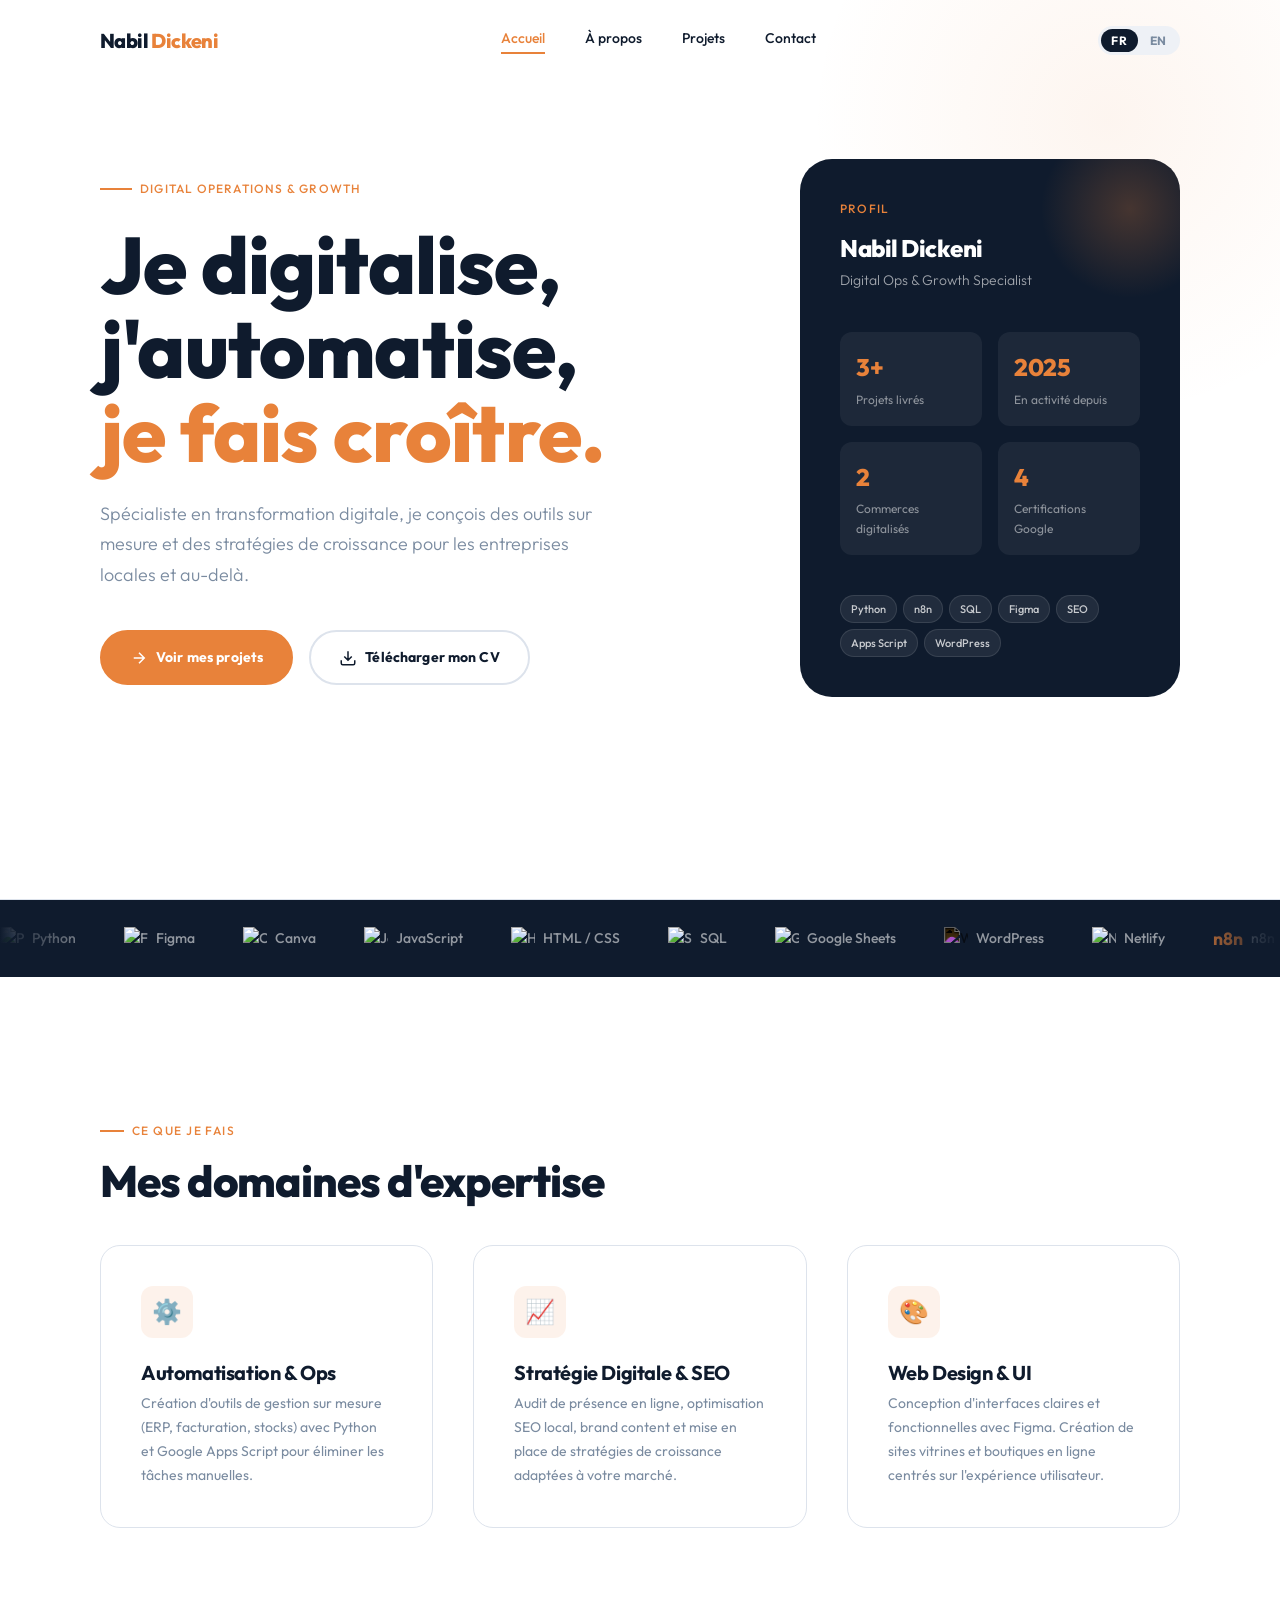
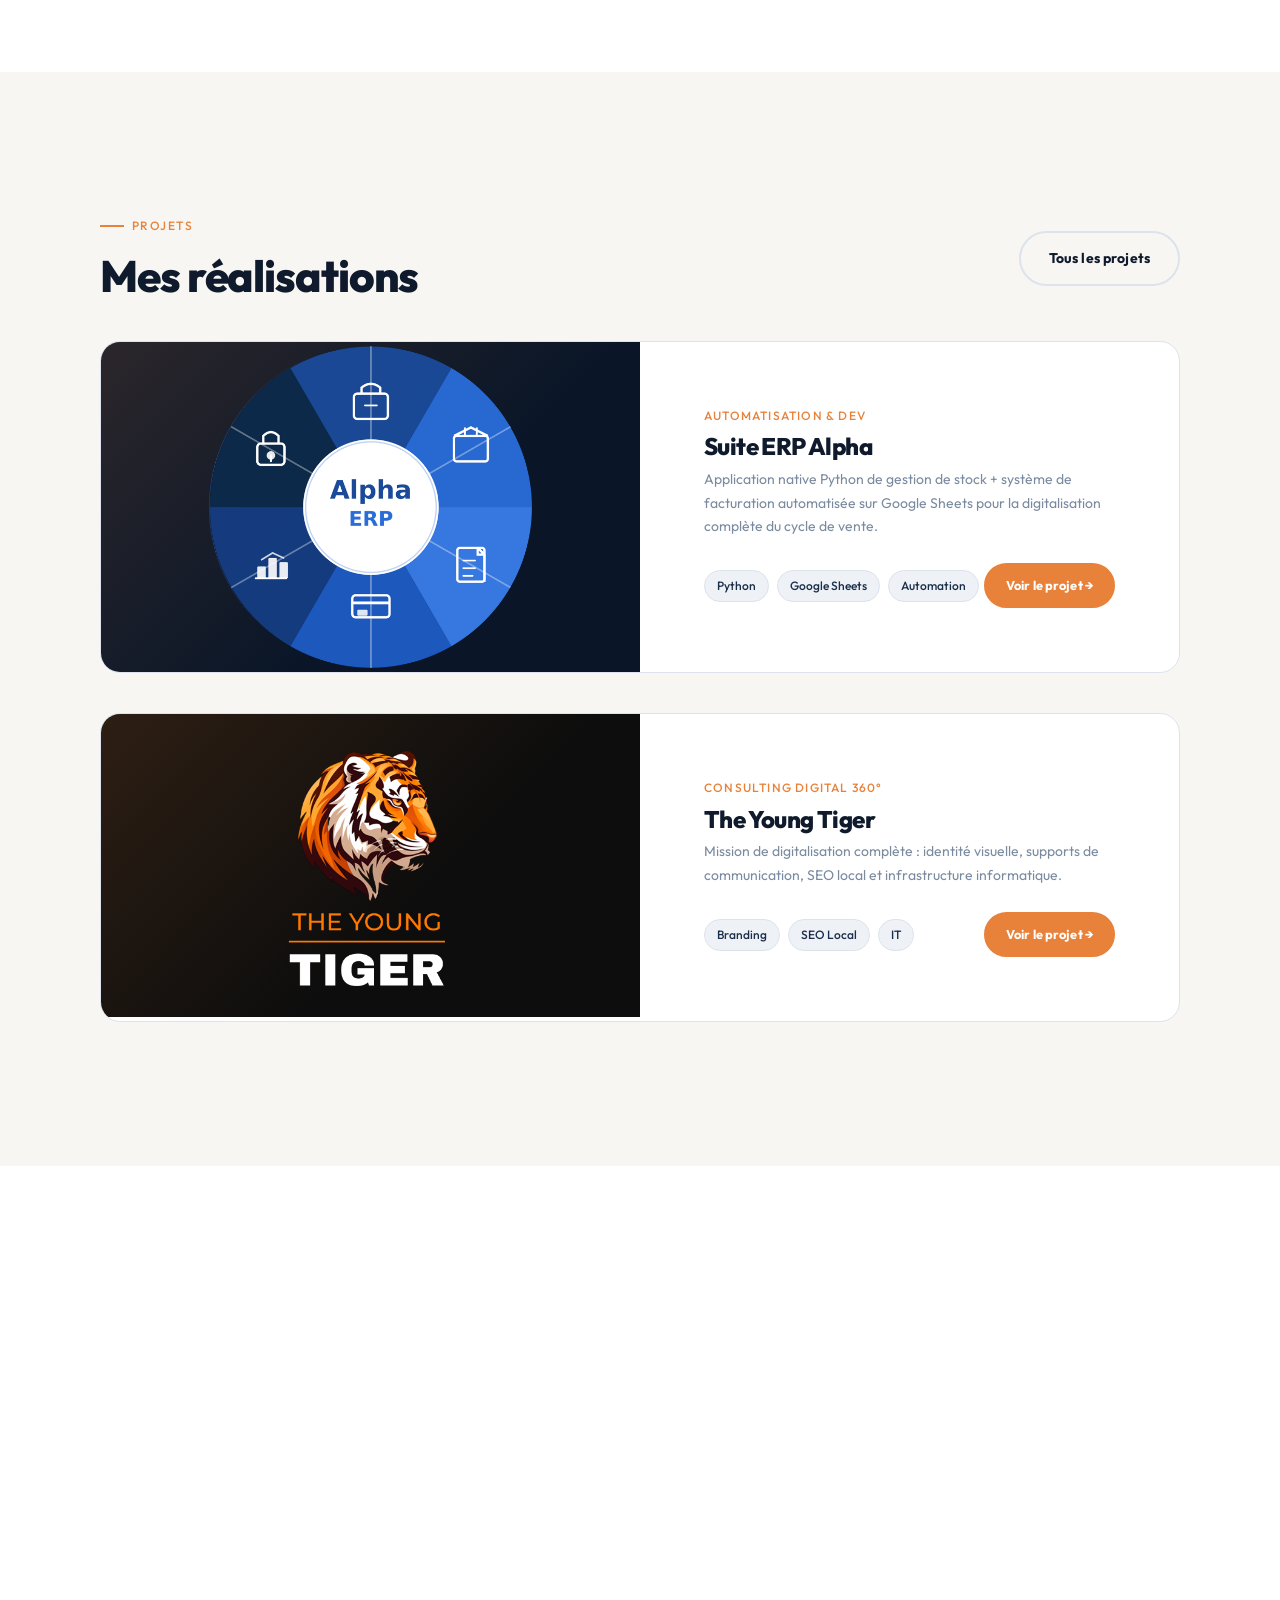
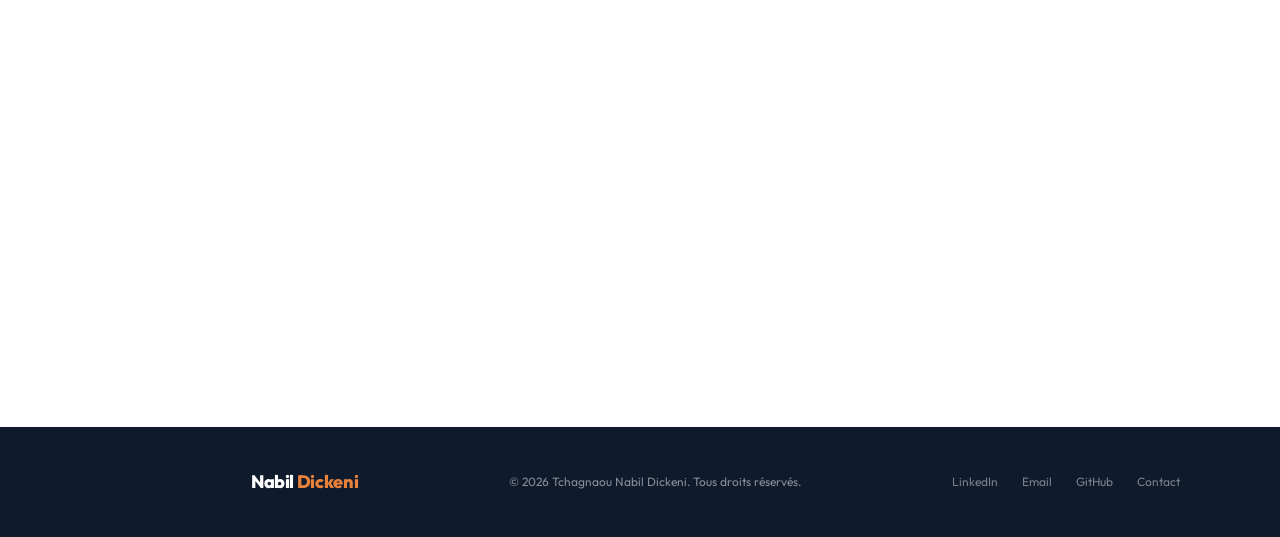
==== index.html @ fe11ac26 "Initial commit — Portfolio Nabil Dickeni" ====
<!DOCTYPE html>
<html lang="fr">
<head>
  <meta charset="UTF-8" />
  <meta name="viewport" content="width=device-width, initial-scale=1.0" />
  <meta name="description" content="Nabil Dickeni — Digital Operations & Growth Specialist. Automatisation, stratégie digitale et web design à Lomé, Togo." />
  <title>Nabil Dickeni — Digital Ops & Growth</title>

  <!-- Fonts -->
  <link rel="preconnect" href="https://fonts.googleapis.com" />
  <link rel="preconnect" href="https://fonts.gstatic.com" crossorigin />
  <link href="https://fonts.googleapis.com/css2?family=Outfit:wght@300;400;500;600;700;800&display=swap" rel="stylesheet" />

  <!-- CSS -->
  <link rel="stylesheet" href="css/style.css" />
</head>
<body>

  <!-- ===== NAVBAR ===== -->
  <header class="navbar" role="banner">
    <div class="container navbar__inner">

      <a href="index.html" class="navbar__logo">
        Nabil <span style="color:var(--clr-accent)">Dickeni</span>
      </a>

      <nav class="navbar__nav" role="navigation" aria-label="Navigation principale">
        <a href="index.html"    class="navbar__link" data-i18n="nav_home"></a>
        <a href="about.html"    class="navbar__link" data-i18n="nav_about"></a>
        <a href="projects.html" class="navbar__link" data-i18n="nav_projects"></a>
        <a href="contact.html"  class="navbar__link" data-i18n="nav_contact"></a>

        <!-- Switch langue (visible dans le menu mobile aussi) -->
        <div class="lang-switch" role="group" aria-label="Choix de langue">
          <button class="lang-btn" data-lang="fr" aria-label="Français">FR</button>
          <button class="lang-btn" data-lang="en" aria-label="English">EN</button>
        </div>
      </nav>

      <!-- Switch langue desktop -->
      <div class="lang-switch" role="group" aria-label="Choix de langue">
        <button class="lang-btn" data-lang="fr" aria-label="Français">FR</button>
        <button class="lang-btn" data-lang="en" aria-label="English">EN</button>
      </div>

      <!-- Burger mobile -->
      <button class="navbar__burger" aria-label="Menu" aria-expanded="false">
        <span></span>
        <span></span>
        <span></span>
      </button>

    </div>
  </header>


  <!-- ===== HERO ===== -->
  <main>
    <section class="hero" aria-labelledby="hero-title">
      <div class="container">
        <div class="hero__inner">

          <!-- Texte gauche -->
          <div class="hero__content">
            <p class="hero__eyebrow reveal" data-i18n="hero_eyebrow"></p>

            <h1 id="hero-title" class="display-xl hero__title reveal reveal-delay-1">
              <span class="line" data-i18n="hero_title_1"></span>
              <span class="line" data-i18n="hero_title_2"></span>
              <span class="line line--accent" data-i18n="hero_title_3"></span>
            </h1>

            <p class="hero__desc reveal reveal-delay-2" data-i18n="hero_desc"></p>

            <div class="hero__actions reveal reveal-delay-3">
              <a href="projects.html" class="btn btn--primary">
                <svg viewBox="0 0 24 24" fill="none" stroke="currentColor" stroke-width="2" aria-hidden="true">
                  <path d="M5 12h14M12 5l7 7-7 7"/>
                </svg>
                <span data-i18n="hero_btn_projects"></span>
              </a>
              <a href="assets/cv/CV_Nabil_Dickeni.pdf" class="btn btn--outline" download>
                <svg viewBox="0 0 24 24" fill="none" stroke="currentColor" stroke-width="2" aria-hidden="true">
                  <path d="M21 15v4a2 2 0 01-2 2H5a2 2 0 01-2-2v-4M7 10l5 5 5-5M12 15V3"/>
                </svg>
                <span data-i18n="hero_btn_cv"></span>
              </a>
            </div>
          </div>

          <!-- Carte flottante droite -->
          <aside class="hero__card reveal reveal-delay-2" aria-label="Carte de profil">
            <p class="hero__card-label" data-i18n="hero_card_label"></p>
            <h2 class="hero__card-name">Nabil Dickeni</h2>
            <p class="hero__card-role" data-i18n="hero_card_role"></p>

            <div class="hero__card-stats">
              <div class="hero__stat">
                <div class="hero__stat-num" data-i18n="hero_stat_1_num"></div>
                <div class="hero__stat-label" data-i18n="hero_stat_1_label"></div>
              </div>
              <div class="hero__stat">
                <div class="hero__stat-num" data-i18n="hero_stat_2_num"></div>
                <div class="hero__stat-label" data-i18n="hero_stat_2_label"></div>
              </div>
              <div class="hero__stat">
                <div class="hero__stat-num" data-i18n="hero_stat_3_num"></div>
                <div class="hero__stat-label" data-i18n="hero_stat_3_label"></div>
              </div>
              <div class="hero__stat">
                <div class="hero__stat-num" data-i18n="hero_stat_4_num"></div>
                <div class="hero__stat-label" data-i18n="hero_stat_4_label"></div>
              </div>
            </div>

            <div class="hero__card-tools">
              <span class="hero__tool">Python</span>
              <span class="hero__tool">n8n</span>
              <span class="hero__tool">SQL</span>
              <span class="hero__tool">Figma</span>
              <span class="hero__tool">SEO</span>
              <span class="hero__tool">Apps Script</span>
              <span class="hero__tool">WordPress</span>
            </div>
          </aside>

        </div>
      </div>
    </section>


    <!-- ===== SCROLL OUTILS ===== -->
    <div class="tools-scroll" aria-hidden="true">
      <div class="tools-track">
  
  <span class="tool-item">
    <img src="https://cdn.jsdelivr.net/gh/devicons/devicon/icons/python/python-original.svg" width="24" height="24" alt="Python" />Python</span>
 
  <span class="tool-item">
    <img src="https://cdn.jsdelivr.net/gh/devicons/devicon/icons/figma/figma-original.svg" width="24" height="24" alt="Figma" />Figma</span>

  <span class="tool-item">
    <img src="https://cdn.jsdelivr.net/gh/devicons/devicon/icons/canva/canva-original.svg" width="24" height="24" alt="Canva" />Canva</span>

  <span class="tool-item">
    <img src="https://cdn.jsdelivr.net/gh/devicons/devicon/icons/javascript/javascript-original.svg" width="24" height="24" alt="JavaScript" />JavaScript</span>

  <span class="tool-item">
    <img src="https://cdn.jsdelivr.net/gh/devicons/devicon/icons/html5/html5-original.svg" width="24" height="24" alt="HTML/CSS" />HTML / CSS</span>
 
  <span class="tool-item">
    <img src="https://cdn.jsdelivr.net/gh/devicons/devicon/icons/mysql/mysql-original.svg" width="24" height="24" alt="SQL" />SQL</span>
  
  <span class="tool-item">
    <img src="https://www.gstatic.com/images/branding/product/1x/sheets_2020q4_48dp.png" width="24" height="24" alt="Google Sheets" />Google Sheets</span>

  <span class="tool-item">
    <img src="https://cdn.jsdelivr.net/gh/devicons/devicon/icons/wordpress/wordpress-plain.svg" width="24" height="24" alt="WordPress" style="filter: invert(1);" />WordPress</span>

  <span class="tool-item">
    <img src="https://cdn.jsdelivr.net/gh/devicons/devicon/icons/netlify/netlify-original.svg" width="24" height="24" alt="Netlify" />Netlify</span>
 
  <span class="tool-item">
    <span style="font-size:1.1rem;font-weight:700;color:#e8823a;">n8n</span>n8n</span>
 
  <span class="tool-item">
    <img src="https://www.gstatic.com/images/branding/product/1x/apps_script_48dp.png" width="24" height="24" alt="Apps Script" />Apps Script</span>

  <span class="tool-item"><span style="font-size:1rem;font-weight:800;color:#fff;">Wix</span>Wix</span>

  <span class="tool-item"><span style="font-size:1.1rem;">🎬</span>CapCut</span>

  <span class="tool-item"><span style="font-size:1.1rem;">🔍</span>SEO</span>
  
  <span class="tool-item">
    <img src="https://cdn.jsdelivr.net/gh/simple-icons/simple-icons/icons/openai.svg" width="24" height="24" alt="OpenAI" style="filter: invert(1);" />OpenAI</span>
      </div>
    </div>


    <!-- ===== SERVICES ===== -->
    <section class="section" aria-labelledby="services-title">
      <div class="container">

        <p class="section-label reveal" data-i18n="services_label"></p>
        <h2 id="services-title" class="section-title reveal reveal-delay-1" data-i18n="services_title"></h2>

        <div class="grid-3" style="margin-top: 2.5rem;">

          <article class="service-card reveal reveal-delay-1">
            <div class="service-card__icon" aria-hidden="true">⚙️</div>
            <h3 class="service-card__title" data-i18n="service_1_title"></h3>
            <p class="service-card__desc" data-i18n="service_1_desc"></p>
          </article>

          <article class="service-card reveal reveal-delay-2">
            <div class="service-card__icon" aria-hidden="true">📈</div>
            <h3 class="service-card__title" data-i18n="service_2_title"></h3>
            <p class="service-card__desc" data-i18n="service_2_desc"></p>
          </article>

          <article class="service-card reveal reveal-delay-3">
            <div class="service-card__icon" aria-hidden="true">🎨</div>
            <h3 class="service-card__title" data-i18n="service_3_title"></h3>
            <p class="service-card__desc" data-i18n="service_3_desc"></p>
          </article>

        </div>
      </div>
    </section>


    <!-- ===== PROJETS APERÇU ===== -->
    <section class="section section--alt" aria-labelledby="projects-preview-title">
      <div class="container">

        <div class="flex-between" style="margin-bottom: 2.5rem; flex-wrap: wrap; gap: 1rem;">
          <div>
            <p class="section-label reveal" data-i18n="projects_label"></p>
            <h2 id="projects-preview-title" class="section-title reveal reveal-delay-1" style="margin-bottom:0" data-i18n="projects_title"></h2>
          </div>
          <a href="projects.html" class="btn btn--outline reveal reveal-delay-2" data-i18n="projects_btn_all"></a>
        </div>

        <div class="projects-grid">

    <!-- ERP Alpha — Featured -->
      <article class="project-card project-card--featured reveal">
        <div class="project-card__thumb" style="background:#0a1628;">
          <img src="assets/images/alpha-erp.png" 
              alt="Alpha ERP" 
              style="width:60%; height:100%; object-fit:contain; position:relative; z-index:1;" />
        </div>
        <div class="project-card__body">
          <p class="project-card__cat" data-i18n="proj_erp_cat"></p>
          <h2 class="project-card__title" data-i18n="proj_erp_title"></h2>
          <p class="project-card__desc" data-i18n="proj_erp_desc"></p>
          <div class="project-card__footer">
            <div class="tags-list">
              <span class="tag">Python</span>
              <span class="tag">Google Sheets</span>
              <span class="tag">Automation</span>
            </div>
            <a href="project-erp.html" class="btn btn--primary" 
              style="padding:10px 20px;font-size:0.8rem;" 
              data-i18n="project_view"></a>
          </div>
        </div>
      </article>


    <!-- The Young Tiger -->
      <article class="project-card reveal reveal-delay-1" 
              style="grid-column: 1 / -1; display:grid; grid-template-columns:1fr 1fr;">
        <div class="project-card__thumb" style="background:#0d0d0d; min-height:280px;">
          <img src="assets/images/young-tiger.png" 
              alt="The Young Tiger" 
              style="width:70%; height:100%; object-fit:contain; position:relative; z-index:1;" />
        </div>
        <div class="project-card__body" style="padding:var(--space-xl); display:flex; flex-direction:column; justify-content:center;">
          <p class="project-card__cat" data-i18n="proj_tiger_cat"></p>
          <h2 class="project-card__title" data-i18n="proj_tiger_title"></h2>
          <p class="project-card__desc" data-i18n="proj_tiger_desc"></p>
          <div class="project-card__footer">
            <div class="tags-list">
              <span class="tag">Branding</span>
              <span class="tag">SEO Local</span>
              <span class="tag">IT</span>
            </div>
            <a href="project-tiger.html" class="btn btn--primary" 
              style="padding:10px 20px;font-size:0.8rem;" 
              data-i18n="project_view"></a>
          </div>
        </div>
      </article>

</div>
        </div>
      </div>
    </section>


    <!-- ===== CTA ===== -->
    <section class="section">
      <div class="container">
        <div class="cta-section reveal">
          <h2 class="section-title" data-i18n="cta_title"></h2>
          <p data-i18n="cta_desc"></p>
          <a href="contact.html" class="btn btn--white" data-i18n="cta_btn"></a>
        </div>
      </div>
    </section>

  </main>


  <!-- ===== FOOTER ===== -->
  <footer class="footer" role="contentinfo">
    <div class="container footer__inner">
      <a href="index.html" class="footer__logo"><a href="index.html" class="footer__logo">Nabil <span>Dickeni</span></a> 
      <p class="footer__copy" data-i18n="footer_copy"></p>
      <nav class="footer__links" aria-label="Liens réseaux sociaux">
        <a href="https://www.linkedin.com/in/nabil-dickeni" class="footer__link" target="_blank" rel="noopener noreferrer">LinkedIn</a>
        <a href="mailto:dickenitchagnaou@gmail.com" class="footer__link">Email</a>
        <a href="https://github.com/Biloumbil" class="footer__link" target="_blank" rel="noopener noreferrer">GitHub</a>
        <a href="contact.html" class="footer__link" data-i18n="nav_contact"></a>
      </nav>
    </div>
  </footer>

  <!-- JS -->
  <script src="js/main.js"></script>
  <script src="js/lightbox.js"></script>

</body>
</html>
---- css/style.css ----
/* ============================================
   PORTFOLIO NABIL DICKENI — style.css
   Direction : Éditorial moderne, bold & clean
   ============================================ */

/* --- Google Fonts --- */
@import url('https://fonts.googleapis.com/css2?family=Outfit:wght@300;400;500;600;700;800&display=swap');

/* ============================================
   1. CSS VARIABLES
   ============================================ */
:root {
  /* Couleurs */
  --clr-dark:     #0f1b2d;      /* bleu marine très foncé */
  --clr-navy:     #1a2e4a;      /* bleu marine principal */
  --clr-accent:   #e8823a;      /* orange ambre — accent chaud */
  --clr-accent-2: #f2a65a;      /* accent clair pour hovers */
  --clr-white:    #ffffff;
  --clr-off:      #f7f6f3;      /* blanc cassé pour sections alternées */
  --clr-light:    #eef1f6;      /* gris-bleu très clair */
  --clr-muted:    #7a8ba0;      /* texte secondaire */
  --clr-border:   #dde3ec;      /* bordures légères */

  /* Typographie */
  --font-display: 'Outfit', sans-serif;
  --font-body:    'Outfit', sans-serif;

  /* Tailles */
  --text-xs:   0.75rem;
  --text-sm:   0.875rem;
  --text-base: 1rem;
  --text-lg:   1.125rem;
  --text-xl:   1.25rem;
  --text-2xl:  1.5rem;
  --text-3xl:  2rem;
  --text-4xl:  2.75rem;
  --text-5xl:  3.75rem;
  --text-6xl:  5rem;

  /* Espacements */
  --space-xs:  0.5rem;
  --space-sm:  1rem;
  --space-md:  1.5rem;
  --space-lg:  2.5rem;
  --space-xl:  4rem;
  --space-2xl: 6rem;
  --space-3xl: 9rem;

  /* Layout */
  --container: 1160px;
  --radius-sm: 6px;
  --radius-md: 12px;
  --radius-lg: 20px;
  --radius-xl: 32px;

  /* Transitions */
  --ease:      cubic-bezier(0.4, 0, 0.2, 1);
  --ease-out:  cubic-bezier(0, 0, 0.2, 1);
  --dur-fast:  150ms;
  --dur-med:   300ms;
  --dur-slow:  500ms;

  /* Ombres */
  --shadow-sm: 0 1px 3px rgba(15,27,45,0.08), 0 1px 2px rgba(15,27,45,0.04);
  --shadow-md: 0 4px 16px rgba(15,27,45,0.10), 0 2px 6px rgba(15,27,45,0.06);
  --shadow-lg: 0 12px 40px rgba(15,27,45,0.14), 0 4px 12px rgba(15,27,45,0.08);
  --shadow-xl: 0 24px 64px rgba(15,27,45,0.18);
}

/* ============================================
   2. RESET & BASE
   ============================================ */
*, *::before, *::after {
  box-sizing: border-box;
  margin: 0;
  padding: 0;
}

html {
  scroll-behavior: smooth;
  -webkit-text-size-adjust: 100%;
}

body {
  font-family: var(--font-body);
  font-size: var(--text-base);
  color: var(--clr-dark);
  background: var(--clr-white);
  line-height: 1.65;
  overflow-x: hidden;
  -webkit-font-smoothing: antialiased;
}

img {
  display: block;
  max-width: 100%;
  height: auto;
}

a {
  color: inherit;
  text-decoration: none;
}

ul, ol { list-style: none; }

button {
  font-family: inherit;
  cursor: pointer;
  border: none;
  background: none;
}

/* ============================================
   3. LAYOUT UTILITAIRES
   ============================================ */
.container {
  width: 100%;
  max-width: var(--container);
  margin-inline: auto;
  padding-inline: var(--space-lg);
}

.section {
  padding-block: var(--space-3xl);
}

.section--alt {
  background: var(--clr-off);
}

.section--dark {
  background: var(--clr-dark);
  color: var(--clr-white);
}

.grid-2 {
  display: grid;
  grid-template-columns: 1fr 1fr;
  gap: var(--space-lg);
}

.grid-3 {
  display: grid;
  grid-template-columns: repeat(3, 1fr);
  gap: var(--space-lg);
}

.flex { display: flex; }
.flex-center { display: flex; align-items: center; justify-content: center; }
.flex-between { display: flex; align-items: center; justify-content: space-between; }
.gap-sm { gap: var(--space-sm); }
.gap-md { gap: var(--space-md); }

/* ============================================
   4. TYPOGRAPHIE
   ============================================ */
h1, h2, h3, h4, h5 {
  font-family: var(--font-display);
  line-height: 1.1;
  letter-spacing: -0.01em;
}

.display-xl {
  font-size: clamp(3rem, 8vw, var(--text-6xl));
  font-weight: 800;
  line-height: 1.05;
  letter-spacing: -0.01em;
}

.display-lg {
  font-size: clamp(2rem, 5vw, var(--text-5xl));
  font-weight: 800;
  letter-spacing: -0.025em;
}

.display-md {
  font-size: clamp(1.5rem, 3.5vw, var(--text-4xl));
  font-weight: 700;
}

.section-label {
  font-family: var(--font-body);
  font-size: var(--text-xs);
  font-weight: 500;
  letter-spacing: 0.12em;
  text-transform: uppercase;
  color: var(--clr-accent);
  margin-bottom: var(--space-sm);
  display: flex;
  align-items: center;
  gap: var(--space-xs);
}

.section-label::before {
  content: '';
  display: inline-block;
  width: 24px;
  height: 2px;
  background: var(--clr-accent);
  flex-shrink: 0;
}

.section-title {
  font-family: var(--font-display);
  font-size: clamp(1.75rem, 4vw, var(--text-4xl));
  font-weight: 800;
  letter-spacing: -0.025em;
  margin-bottom: var(--space-md);
}

.text-muted { color: var(--clr-muted); }
.text-accent { color: var(--clr-accent); }
.text-sm { font-size: var(--text-sm); }
.text-lg { font-size: var(--text-lg); }

/* ============================================
   5. NAVIGATION
   ============================================ */
.navbar {
  position: fixed;
  top: 0;
  left: 0;
  right: 0;
  z-index: 1000;
  padding-block: var(--space-md);
  transition: background var(--dur-med) var(--ease),
              box-shadow var(--dur-med) var(--ease),
              padding var(--dur-med) var(--ease);
}

.navbar.scrolled {
  background: rgba(255,255,255,0.95);
  backdrop-filter: blur(12px);
  -webkit-backdrop-filter: blur(12px);
  box-shadow: var(--shadow-sm);
  padding-block: var(--space-sm);
}

.navbar__inner {
  display: flex;
  align-items: center;
  justify-content: space-between;
}

.navbar__logo {
  font-family: var(--font-display);
  font-size: var(--text-xl);
  font-weight: 800;
  color: var(--clr-dark);
  letter-spacing: -0.03em;
  transition: color var(--dur-fast);
}

.navbar__logo span {
  color: var(--clr-accent);
}

.navbar__logo:hover { color: var(--clr-navy); }

.navbar__nav {
  display: flex;
  align-items: center;
  gap: var(--space-lg);
}

.navbar__link {
  font-size: var(--text-sm);
  font-weight: 500;
  color: var(--clr-dark);
  position: relative;
  padding-bottom: 3px;
  transition: color var(--dur-fast);
}

.navbar__link::after {
  content: '';
  position: absolute;
  bottom: 0;
  left: 0;
  width: 0;
  height: 2px;
  background: var(--clr-accent);
  transition: width var(--dur-med) var(--ease-out);
}

.navbar__link:hover,
.navbar__link.active {
  color: var(--clr-accent);
}

.navbar__link:hover::after,
.navbar__link.active::after {
  width: 100%;
}

/* Switch langue */
.lang-switch {
  display: flex;
  align-items: center;
  gap: 2px;
  background: var(--clr-light);
  border-radius: var(--radius-xl);
  padding: 3px;
}

.lang-btn {
  font-family: var(--font-display);
  font-size: var(--text-xs);
  font-weight: 700;
  letter-spacing: 0.06em;
  padding: 4px 10px;
  border-radius: var(--radius-xl);
  color: var(--clr-muted);
  transition: all var(--dur-fast);
}

.lang-btn.active {
  background: var(--clr-dark);
  color: var(--clr-white);
}

.lang-btn:hover:not(.active) {
  color: var(--clr-dark);
}

/* Burger mobile */
.navbar__burger {
  display: none;
  flex-direction: column;
  gap: 5px;
  padding: var(--space-xs);
}

.navbar__burger span {
  display: block;
  width: 24px;
  height: 2px;
  background: var(--clr-dark);
  transition: all var(--dur-med) var(--ease);
  transform-origin: center;
}

/* ============================================
   6. BOUTONS
   ============================================ */
.btn {
  display: inline-flex;
  align-items: center;
  gap: var(--space-xs);
  font-family: var(--font-display);
  font-size: var(--text-sm);
  font-weight: 700;
  letter-spacing: 0.01em;
  padding: 14px 28px;
  border-radius: var(--radius-xl);
  transition: all var(--dur-med) var(--ease);
  cursor: pointer;
  border: 2px solid transparent;
  white-space: nowrap;
}

.btn--primary {
  background: var(--clr-accent);
  color: var(--clr-white);
  border-color: var(--clr-accent);
}

.btn--primary:hover {
  background: var(--clr-accent-2);
  border-color: var(--clr-accent-2);
  transform: translateY(-2px);
  box-shadow: 0 8px 24px rgba(232,130,58,0.35);
}

.btn--outline {
  background: transparent;
  color: var(--clr-dark);
  border-color: var(--clr-border);
}

.btn--outline:hover {
  border-color: var(--clr-dark);
  transform: translateY(-2px);
  box-shadow: var(--shadow-md);
}

.btn--dark {
  background: var(--clr-dark);
  color: var(--clr-white);
  border-color: var(--clr-dark);
}

.btn--dark:hover {
  background: var(--clr-navy);
  transform: translateY(-2px);
  box-shadow: var(--shadow-lg);
}

.btn--white {
  background: var(--clr-white);
  color: var(--clr-dark);
  border-color: var(--clr-white);
}

.btn--white:hover {
  background: var(--clr-off);
  transform: translateY(-2px);
  box-shadow: var(--shadow-md);
}

.btn svg, .btn .icon {
  width: 18px;
  height: 18px;
  flex-shrink: 0;
}

/* ============================================
   7. TAGS & BADGES
   ============================================ */
.tag {
  display: inline-flex;
  align-items: center;
  font-size: var(--text-xs);
  font-weight: 500;
  padding: 5px 12px;
  border-radius: var(--radius-xl);
  background: var(--clr-light);
  color: var(--clr-navy);
  border: 1px solid var(--clr-border);
  transition: all var(--dur-fast);
}

.tag--accent {
  background: rgba(232,130,58,0.1);
  color: var(--clr-accent);
  border-color: rgba(232,130,58,0.2);
}

.tag--dark {
  background: var(--clr-dark);
  color: var(--clr-white);
  border-color: var(--clr-dark);
}

.tags-list {
  display: flex;
  flex-wrap: wrap;
  gap: var(--space-xs);
}

/* ============================================
   8. CARDS
   ============================================ */
.card {
  background: var(--clr-white);
  border: 1px solid var(--clr-border);
  border-radius: var(--radius-lg);
  overflow: hidden;
  transition: transform var(--dur-med) var(--ease),
              box-shadow var(--dur-med) var(--ease);
}

.card:hover {
  transform: translateY(-6px);
  box-shadow: var(--shadow-lg);
}

.card__image {
  width: 100%;
  aspect-ratio: 16/9;
  object-fit: cover;
  background: var(--clr-light);
}

.card__image-placeholder {
  width: 100%;
  aspect-ratio: 16/9;
  background: linear-gradient(135deg, var(--clr-navy) 0%, var(--clr-dark) 100%);
  display: flex;
  align-items: center;
  justify-content: center;
  font-size: 3rem;
}

.card__body {
  padding: var(--space-md);
}

.card__title {
  font-family: var(--font-display);
  font-size: var(--text-xl);
  font-weight: 700;
  margin-bottom: var(--space-xs);
  letter-spacing: -0.02em;
}

.card__desc {
  font-size: var(--text-sm);
  color: var(--clr-muted);
  line-height: 1.6;
  margin-bottom: var(--space-md);
}

/* ============================================
   9. HERO (index.html)
   ============================================ */
.hero {
  min-height: 100vh;
  display: flex;
  align-items: center;
  padding-top: 100px;
  padding-bottom: var(--space-3xl);
  position: relative;
  overflow: hidden;
}

/* Fond décoratif hero */
.hero::before {
  content: '';
  position: absolute;
  top: -20%;
  right: -10%;
  width: 600px;
  height: 600px;
  background: radial-gradient(circle, rgba(232,130,58,0.08) 0%, transparent 70%);
  pointer-events: none;
}

.hero::after {
  content: '';
  position: absolute;
  bottom: 0;
  left: 0;
  right: 0;
  height: 1px;
  background: var(--clr-border);
}

.hero__inner {
  display: grid;
  grid-template-columns: 1.2fr 380px;
  gap: var(--space-xl);
  align-items: center;
}

.hero__eyebrow {
  display: inline-flex;
  align-items: center;
  gap: var(--space-xs);
  font-size: var(--text-xs);
  font-weight: 500;
  letter-spacing: 0.1em;
  text-transform: uppercase;
  color: var(--clr-accent);
  margin-bottom: var(--space-md);
}

.hero__eyebrow::before {
  content: '';
  width: 32px;
  height: 2px;
  background: var(--clr-accent);
}

.hero__title {
  margin-bottom: var(--space-md);
}

.hero__title .line {
  display: block;
}

.hero__title .line--accent {
  color: var(--clr-accent);
  position: relative;
}

.hero__desc {
  font-size: var(--text-lg);
  color: var(--clr-muted);
  line-height: 1.7;
  max-width: 520px;
  margin-bottom: var(--space-lg);
  font-weight: 300;
}

.hero__actions {
  display: flex;
  gap: var(--space-sm);
  flex-wrap: wrap;
}

/* Carte flottante hero */
.hero__card {
  background: var(--clr-dark);
  border-radius: var(--radius-xl);
  padding: var(--space-lg);
  color: var(--clr-white);
  position: relative;
  overflow: hidden;
}

.hero__card::before {
  content: '';
  position: absolute;
  top: -40px;
  right: -40px;
  width: 180px;
  height: 180px;
  background: radial-gradient(circle, rgba(232,130,58,0.25) 0%, transparent 70%);
  pointer-events: none;
}

.hero__card-label {
  font-size: var(--text-xs);
  letter-spacing: 0.1em;
  text-transform: uppercase;
  color: var(--clr-accent);
  margin-bottom: var(--space-sm);
  font-weight: 500;
}

.hero__card-name {
  font-family: var(--font-display);
  font-size: var(--text-2xl);
  font-weight: 800;
  margin-bottom: var(--space-xs);
  letter-spacing: -0.02em;
}

.hero__card-role {
  font-size: var(--text-sm);
  color: rgba(255,255,255,0.6);
  margin-bottom: var(--space-lg);
  font-weight: 300;
}

.hero__card-stats {
  display: grid;
  grid-template-columns: 1fr 1fr;
  gap: var(--space-sm);
  margin-bottom: var(--space-lg);
}

.hero__stat {
  background: rgba(255,255,255,0.06);
  border-radius: var(--radius-md);
  padding: var(--space-sm);
}

.hero__stat-num {
  font-family: var(--font-display);
  font-size: var(--text-2xl);
  font-weight: 800;
  color: var(--clr-accent);
  letter-spacing: -0.02em;
}

.hero__stat-label {
  font-size: var(--text-xs);
  color: rgba(255,255,255,0.5);
  margin-top: 2px;
}

.hero__card-tools {
  display: flex;
  flex-wrap: wrap;
  gap: 6px;
}

.hero__tool {
  font-size: 11px;
  font-weight: 500;
  padding: 4px 10px;
  background: rgba(255,255,255,0.08);
  border-radius: var(--radius-xl);
  color: rgba(255,255,255,0.75);
  border: 1px solid rgba(255,255,255,0.1);
}

/* Scroll de logos outils */
.tools-scroll {
  padding-block: var(--space-md);
  background: var(--clr-dark);
  overflow: hidden;
  position: relative;
  display: flex;
  align-items: center;
}

.tools-scroll::before,
.tools-scroll::after {
  content: '';
  position: absolute;
  top: 0;
  bottom: 0;
  width: 100px;
  z-index: 2;
  pointer-events: none;
}

.tools-scroll::before {
  left: 0;
  background: linear-gradient(to right, var(--clr-dark), transparent);
}

.tools-scroll::after {
  right: 0;
  background: linear-gradient(to left, var(--clr-dark), transparent);
}

.tools-track {
  display: flex;
  flex-wrap: nowrap;
  gap: 3rem;
  width: max-content;
  animation: scrollTools 35s linear infinite;
  align-items: center;
}

.tools-track:hover { animation-play-state: paused; }

.tool-item {
  display: flex;
  align-items: center;
  align-items: center;
  gap: var(--space-xs);
  color: rgba(255,255,255,0.55);
  font-size: var(--text-sm);
  font-weight: 500;
  white-space: nowrap;
  transition: color var(--dur-fast);
}

.tool-item:hover { color: var(--clr-accent); }

.tool-item .tool-dot {
  width: 6px;
  height: 6px;
  border-radius: 50%;
  background: var(--clr-accent);
  opacity: 0.5;
}

@keyframes scrollTools {
  from { transform: translateX(0); }
  to   { transform: translateX(-50%); }
}

/* ============================================
   10. SECTION SERVICES (index)
   ============================================ */
.service-card {
  padding: var(--space-lg);
  border: 1px solid var(--clr-border);
  border-radius: var(--radius-lg);
  background: var(--clr-white);
  transition: all var(--dur-med) var(--ease);
  position: relative;
  overflow: hidden;
}

.service-card::before {
  content: '';
  position: absolute;
  top: 0;
  left: 0;
  right: 0;
  height: 3px;
  background: var(--clr-accent);
  transform: scaleX(0);
  transform-origin: left;
  transition: transform var(--dur-med) var(--ease-out);
}

.service-card:hover {
  box-shadow: var(--shadow-lg);
  transform: translateY(-4px);
  border-color: transparent;
}

.service-card:hover::before { transform: scaleX(1); }

.service-card__icon {
  width: 52px;
  height: 52px;
  background: rgba(232,130,58,0.1);
  border-radius: var(--radius-md);
  display: flex;
  align-items: center;
  justify-content: center;
  font-size: 1.5rem;
  margin-bottom: var(--space-md);
}

.service-card__title {
  font-family: var(--font-display);
  font-size: var(--text-xl);
  font-weight: 700;
  margin-bottom: var(--space-xs);
  letter-spacing: -0.02em;
}

.service-card__desc {
  font-size: var(--text-sm);
  color: var(--clr-muted);
  line-height: 1.7;
}

/* ============================================
   11. CTA SECTION
   ============================================ */
.cta-section {
  background: var(--clr-dark);
  border-radius: var(--radius-xl);
  padding: var(--space-2xl);
  text-align: center;
  position: relative;
  overflow: hidden;
  margin: var(--space-2xl) 0;
}

.cta-section::before {
  content: '';
  position: absolute;
  top: 50%;
  left: 50%;
  transform: translate(-50%,-50%);
  width: 600px;
  height: 600px;
  background: radial-gradient(circle, rgba(232,130,58,0.12) 0%, transparent 65%);
  pointer-events: none;
}

.cta-section .section-title {
  color: var(--clr-white);
  margin-bottom: var(--space-sm);
}

.cta-section p {
  color: rgba(255,255,255,0.6);
  margin-bottom: var(--space-lg);
  font-size: var(--text-lg);
  font-weight: 300;
}

/* ============================================
   12. PAGE À PROPOS
   ============================================ */
.about-hero {
  padding-top: 140px;
  padding-bottom: var(--space-2xl);
  background: var(--clr-dark);
  color: var(--clr-white);
  position: relative;
  overflow: hidden;
}

.about-hero::before {
  content: '';
  position: absolute;
  bottom: -2px;
  left: 0;
  right: 0;
  height: 80px;
  background: var(--clr-white);
  clip-path: ellipse(55% 100% at 50% 100%);
}

.skills-grid {
  display: grid;
  grid-template-columns: repeat(3, 1fr);
  gap: var(--space-md);
}

.skill-group {
  background: var(--clr-white);
  border: 1px solid var(--clr-border);
  border-radius: var(--radius-lg);
  padding: var(--space-md);
}

.skill-group__title {
  font-family: var(--font-display);
  font-size: var(--text-base);
  font-weight: 700;
  color: var(--clr-accent);
  margin-bottom: var(--space-sm);
  letter-spacing: -0.01em;
}

.skill-item {
  display: flex;
  align-items: center;
  gap: var(--space-xs);
  font-size: var(--text-sm);
  color: var(--clr-dark);
  padding: 6px 0;
  border-bottom: 1px solid var(--clr-light);
}

.skill-item:last-child { border-bottom: none; }

.skill-item::before {
  content: '';
  width: 6px;
  height: 6px;
  border-radius: 50%;
  background: var(--clr-accent);
  flex-shrink: 0;
}

.timeline {
  position: relative;
  padding-left: var(--space-lg);
}

.timeline::before {
  content: '';
  position: absolute;
  left: 0;
  top: 8px;
  bottom: 0;
  width: 2px;
  background: var(--clr-border);
}

.timeline__item {
  position: relative;
  padding-bottom: var(--space-lg);
}

.timeline__item::before {
  content: '';
  position: absolute;
  left: calc(-1 * var(--space-lg) - 5px);
  top: 6px;
  width: 12px;
  height: 12px;
  border-radius: 50%;
  background: var(--clr-accent);
  border: 2px solid var(--clr-white);
  box-shadow: 0 0 0 3px rgba(232,130,58,0.2);
}

.timeline__date {
  font-size: var(--text-xs);
  font-weight: 500;
  letter-spacing: 0.08em;
  text-transform: uppercase;
  color: var(--clr-accent);
  margin-bottom: 4px;
}

.timeline__title {
  font-family: var(--font-display);
  font-size: var(--text-lg);
  font-weight: 700;
  margin-bottom: 2px;
}

.timeline__org {
  font-size: var(--text-sm);
  color: var(--clr-muted);
  margin-bottom: var(--space-xs);
}

.timeline__desc {
  font-size: var(--text-sm);
  color: var(--clr-dark);
  line-height: 1.65;
}

/* Certifications */
.cert-grid {
  display: grid;
  grid-template-columns: repeat(2, 1fr);
  gap: var(--space-sm);
}

.cert-card {
  display: flex;
  align-items: center;
  gap: var(--space-sm);
  padding: var(--space-sm) var(--space-md);
  background: var(--clr-white);
  border: 1px solid var(--clr-border);
  border-radius: var(--radius-md);
  transition: all var(--dur-fast);
}

.cert-card:hover {
  border-color: var(--clr-accent);
  box-shadow: var(--shadow-sm);
}

.cert-card__icon {
  width: 40px;
  height: 40px;
  background: rgba(232,130,58,0.1);
  border-radius: var(--radius-sm);
  display: flex;
  align-items: center;
  justify-content: center;
  font-size: 1.1rem;
  flex-shrink: 0;
}

.cert-card__name {
  font-size: var(--text-sm);
  font-weight: 500;
  color: var(--clr-dark);
  line-height: 1.4;
}

.cert-card__org {
  font-size: var(--text-xs);
  color: var(--clr-muted);
}

/* ============================================
   13. PAGE PROJETS
   ============================================ */
.projects-hero {
  padding-top: 140px;
  padding-bottom: var(--space-xl);
}

.projects-grid {
  display: grid;
  grid-template-columns: repeat(2, 1fr);
  gap: var(--space-lg);
}

.project-card {
  background: var(--clr-white);
  border: 1px solid var(--clr-border);
  border-radius: var(--radius-lg);
  overflow: hidden;
  transition: all var(--dur-med) var(--ease);
  display: flex;
  flex-direction: column;
}

.project-card:hover {
  transform: translateY(-8px);
  box-shadow: var(--shadow-xl);
  border-color: transparent;
}

.project-card--featured {
  grid-column: 1 / -1;
  display: grid;
  grid-template-columns: 1fr 1fr;
}

.project-card__thumb {
  aspect-ratio: 16/9;
  background: linear-gradient(135deg, var(--clr-navy) 0%, var(--clr-dark) 100%);
  display: flex;
  align-items: center;
  justify-content: center;
  font-size: 4rem;
  position: relative;
  overflow: hidden;
}

.project-card--featured .project-card__thumb {
  aspect-ratio: unset;
  min-height: 280px;
}

.project-card__thumb::after {
  content: '';
  position: absolute;
  inset: 0;
  background: linear-gradient(135deg, rgba(232,130,58,0.15) 0%, transparent 60%);
}

.project-card__body {
  padding: var(--space-md);
  flex: 1;
  display: flex;
  flex-direction: column;
}

.project-card--featured .project-card__body {
  padding: var(--space-xl);
  justify-content: center;
}

.project-card__cat {
  font-size: var(--text-xs);
  font-weight: 500;
  letter-spacing: 0.1em;
  text-transform: uppercase;
  color: var(--clr-accent);
  margin-bottom: var(--space-xs);
}

.project-card__title {
  font-family: var(--font-display);
  font-size: var(--text-2xl);
  font-weight: 800;
  letter-spacing: -0.025em;
  margin-bottom: var(--space-xs);
}

.project-card__desc {
  font-size: var(--text-sm);
  color: var(--clr-muted);
  line-height: 1.7;
  margin-bottom: var(--space-md);
  flex: 1;
}

.project-card__footer {
  display: flex;
  align-items: center;
  justify-content: space-between;
  margin-top: auto;
}

/* ============================================
   14. PAGE FICHE PROJET
   ============================================ */
.project-detail-hero {
  padding-top: 140px;
  padding-bottom: var(--space-2xl);
  background: var(--clr-dark);
  color: var(--clr-white);
}

.project-detail-hero .back-link {
  display: inline-flex;
  align-items: center;
  gap: var(--space-xs);
  font-size: var(--text-sm);
  color: rgba(255,255,255,0.55);
  margin-bottom: var(--space-lg);
  transition: color var(--dur-fast);
}

.project-detail-hero .back-link:hover { color: var(--clr-accent); }

.project-detail-hero .back-link svg {
  width: 16px;
  height: 16px;
}

.project-meta {
  display: grid;
  grid-template-columns: 1fr 280px;
  gap: var(--space-2xl);
  align-items: start;
}

.project-meta__sidebar {
  background: rgba(255,255,255,0.05);
  border: 1px solid rgba(255,255,255,0.08);
  border-radius: var(--radius-lg);
  padding: var(--space-md);
}

.project-meta__row {
  padding-block: var(--space-sm);
  border-bottom: 1px solid rgba(255,255,255,0.08);
}

.project-meta__row:last-child { border-bottom: none; }

.project-meta__key {
  font-size: var(--text-xs);
  font-weight: 500;
  letter-spacing: 0.1em;
  text-transform: uppercase;
  color: var(--clr-accent);
  margin-bottom: 4px;
}

.project-meta__val {
  font-size: var(--text-sm);
  color: rgba(255,255,255,0.8);
}

.project-content {
  padding-block: var(--space-2xl);
}

.project-content h2 {
  font-family: var(--font-display);
  font-size: var(--text-2xl);
  font-weight: 700;
  margin-bottom: var(--space-sm);
  letter-spacing: -0.02em;
}

.project-content p {
  font-size: var(--text-base);
  color: var(--clr-muted);
  line-height: 1.8;
  margin-bottom: var(--space-md);
}

.project-content ul {
  list-style: none;
  margin-bottom: var(--space-md);
}

.project-content ul li {
  font-size: var(--text-base);
  color: var(--clr-muted);
  padding: 6px 0;
  padding-left: var(--space-md);
  position: relative;
  line-height: 1.65;
}

.project-content ul li::before {
  content: '';
  position: absolute;
  left: 0;
  top: 14px;
  width: 6px;
  height: 6px;
  border-radius: 50%;
  background: var(--clr-accent);
}

.project-gallery {
  display: grid;
  grid-template-columns: repeat(2, 1fr);
  gap: var(--space-sm);
  margin-top: var(--space-lg);
}

.project-gallery img,
.project-gallery .gallery-placeholder {
  width: 100%;
  aspect-ratio: 16/9;
  object-fit: cover;
  border-radius: var(--radius-md);
  background: var(--clr-light);
}

.gallery-placeholder {
  display: flex;
  align-items: center;
  justify-content: center;
  font-size: 2rem;
  color: var(--clr-muted);
}

/* ============================================
   15. LIGHTBOX
   ============================================ */
.lightbox-overlay {
  display: none;
  position: fixed;
  inset: 0;
  background: rgba(0,0,0,0.92);
  z-index: 9999;
  align-items: center;
  justify-content: center;
  padding: var(--space-md);
}

.lightbox-overlay.active {
  display: flex;
}

.lightbox-img {
  max-width: 90vw;
  max-height: 85vh;
  object-fit: contain;
  border-radius: var(--radius-md);
  box-shadow: var(--shadow-xl);
}

.lightbox-close {
  position: absolute;
  top: var(--space-md);
  right: var(--space-md);
  width: 44px;
  height: 44px;
  background: rgba(255,255,255,0.1);
  border: 1px solid rgba(255,255,255,0.2);
  border-radius: 50%;
  display: flex;
  align-items: center;
  justify-content: center;
  cursor: pointer;
  color: var(--clr-white);
  font-size: 1.2rem;
  transition: background var(--dur-fast);
}

.lightbox-close:hover { background: rgba(255,255,255,0.2); }

.lightbox-prev,
.lightbox-next {
  position: absolute;
  top: 50%;
  transform: translateY(-50%);
  width: 48px;
  height: 48px;
  background: rgba(255,255,255,0.1);
  border: 1px solid rgba(255,255,255,0.2);
  border-radius: 50%;
  display: flex;
  align-items: center;
  justify-content: center;
  cursor: pointer;
  color: var(--clr-white);
  transition: background var(--dur-fast);
}

.lightbox-prev { left: var(--space-md); }
.lightbox-next { right: var(--space-md); }
.lightbox-prev:hover,
.lightbox-next:hover { background: var(--clr-accent); border-color: var(--clr-accent); }

.lightbox-caption {
  position: absolute;
  bottom: var(--space-md);
  left: 50%;
  transform: translateX(-50%);
  font-size: var(--text-sm);
  color: rgba(255,255,255,0.7);
  text-align: center;
  white-space: nowrap;
}

.lightbox-counter {
  position: absolute;
  top: var(--space-md);
  left: 50%;
  transform: translateX(-50%);
  font-size: var(--text-xs);
  color: rgba(255,255,255,0.5);
  font-family: var(--font-display);
}

.gallery-item {
  cursor: zoom-in;
  transition: transform var(--dur-med) var(--ease);
}

.gallery-item:hover {
  transform: scale(1.02);
}

/* ============================================
   16. PAGE CONTACT
   ============================================ */
.contact-hero {
  padding-top: 140px;
  padding-bottom: var(--space-2xl);
}

.contact-grid {
  display: grid;
  grid-template-columns: 1fr 1.2fr;
  gap: var(--space-2xl);
  align-items: start;
}

.contact-info__title {
  font-family: var(--font-display);
  font-size: var(--text-3xl);
  font-weight: 800;
  letter-spacing: -0.025em;
  margin-bottom: var(--space-sm);
}

.contact-info__desc {
  font-size: var(--text-base);
  color: var(--clr-muted);
  line-height: 1.75;
  margin-bottom: var(--space-lg);
}

.contact-links {
  display: flex;
  flex-direction: column;
  gap: var(--space-sm);
}

.contact-link {
  display: flex;
  align-items: center;
  gap: var(--space-sm);
  padding: var(--space-sm) var(--space-md);
  background: var(--clr-light);
  border-radius: var(--radius-md);
  font-size: var(--text-sm);
  font-weight: 500;
  transition: all var(--dur-fast);
  border: 1px solid transparent;
}

.contact-link:hover {
  background: var(--clr-white);
  border-color: var(--clr-accent);
  color: var(--clr-accent);
  transform: translateX(4px);
}

.contact-link__icon {
  width: 36px;
  height: 36px;
  background: var(--clr-white);
  border-radius: var(--radius-sm);
  display: flex;
  align-items: center;
  justify-content: center;
  font-size: 1rem;
  flex-shrink: 0;
  box-shadow: var(--shadow-sm);
}

/* Formulaire */
.contact-form {
  background: var(--clr-white);
  border: 1px solid var(--clr-border);
  border-radius: var(--radius-xl);
  padding: var(--space-xl);
  box-shadow: var(--shadow-md);
}

.form-group {
  margin-bottom: var(--space-md);
}

.form-label {
  display: block;
  font-size: var(--text-sm);
  font-weight: 500;
  color: var(--clr-dark);
  margin-bottom: 6px;
}

.form-input,
.form-textarea {
  width: 100%;
  font-family: var(--font-body);
  font-size: var(--text-sm);
  color: var(--clr-dark);
  background: var(--clr-off);
  border: 1.5px solid var(--clr-border);
  border-radius: var(--radius-md);
  padding: 12px 16px;
  transition: all var(--dur-fast);
  outline: none;
  resize: none;
}

.form-input:focus,
.form-textarea:focus {
  border-color: var(--clr-accent);
  background: var(--clr-white);
  box-shadow: 0 0 0 4px rgba(232,130,58,0.1);
}

.form-textarea { min-height: 140px; }

.form-success {
  display: none;
  text-align: center;
  padding: var(--space-lg);
  color: var(--clr-accent);
}

/* ============================================
   17. FOOTER
   ============================================ */
.footer {
  background: var(--clr-dark);
  color: rgba(255,255,255,0.5);
  padding-block: var(--space-lg);
}

.footer__inner {
  display: flex;
  align-items: center;
  justify-content: space-between;
  flex-wrap: wrap;
  gap: var(--space-sm);
}

.footer__logo {
  font-family: var(--font-display);
  font-size: var(--text-lg);
  font-weight: 800;
  color: var(--clr-white);
  letter-spacing: -0.02em;
}

.footer__logo span { color: var(--clr-accent); }

.footer__copy {
  font-size: var(--text-xs);
}

.footer__links {
  display: flex;
  gap: var(--space-md);
}

.footer__link {
  font-size: var(--text-xs);
  color: rgba(255,255,255,0.45);
  transition: color var(--dur-fast);
}

.footer__link:hover { color: var(--clr-accent); }

/* ============================================
   18. ANIMATIONS & REVEAL
   ============================================ */
.reveal {
  opacity: 0;
  transform: translateY(28px);
  transition: opacity var(--dur-slow) var(--ease-out),
              transform var(--dur-slow) var(--ease-out);
}

.reveal.visible {
  opacity: 1;
  transform: translateY(0);
}

.reveal-delay-1 { transition-delay: 100ms; }
.reveal-delay-2 { transition-delay: 200ms; }
.reveal-delay-3 { transition-delay: 300ms; }
.reveal-delay-4 { transition-delay: 400ms; }

/* ============================================
   19. RESPONSIVE
   ============================================ */
@media (max-width: 1024px) {
  .hero__inner { grid-template-columns: 1fr; }
  .hero__card { display: none; }
  .skills-grid { grid-template-columns: 1fr 1fr; }
  .projects-grid { grid-template-columns: 1fr; }
  .project-card--featured { grid-template-columns: 1fr; }
  .project-card--featured .project-card__thumb { min-height: 220px; }
  .contact-grid { grid-template-columns: 1fr; }
  .project-meta { grid-template-columns: 1fr; }
}

/* Cacher le switch langue dupliqué dans le menu nav sur desktop */
.navbar__nav .lang-switch {
  display: none;
}

@media (max-width: 768px) {
  .navbar__nav .lang-switch {
    display: flex;
  }
}

@media (max-width: 768px) {
  :root {
    --space-3xl: 5rem;
    --space-2xl: 3.5rem;
  }

  .container { padding-inline: var(--space-md); }

  .navbar__nav { display: none; }
  .navbar__nav.open {
    display: flex;
    flex-direction: column;
    position: fixed;
    top: 0; left: 0; right: 0; bottom: 0;
    background: var(--clr-white);
    align-items: center;
    justify-content: center;
    gap: var(--space-lg);
    z-index: 999;
  }

  .navbar__nav.open .navbar__link {
    font-size: var(--text-2xl);
  }

  .navbar__burger { display: flex; }

  .grid-2, .grid-3 { grid-template-columns: 1fr; }
  .skills-grid { grid-template-columns: 1fr; }
  .cert-grid { grid-template-columns: 1fr; }

  .cta-section { padding: var(--space-xl) var(--space-md); }
  .contact-form { padding: var(--space-lg); }
  .footer__inner { flex-direction: column; text-align: center; }
}

@media (max-width: 480px) {
  .hero__actions { flex-direction: column; }
  .btn { width: 100%; justify-content: center; }
  .project-gallery { grid-template-columns: 1fr; }
}
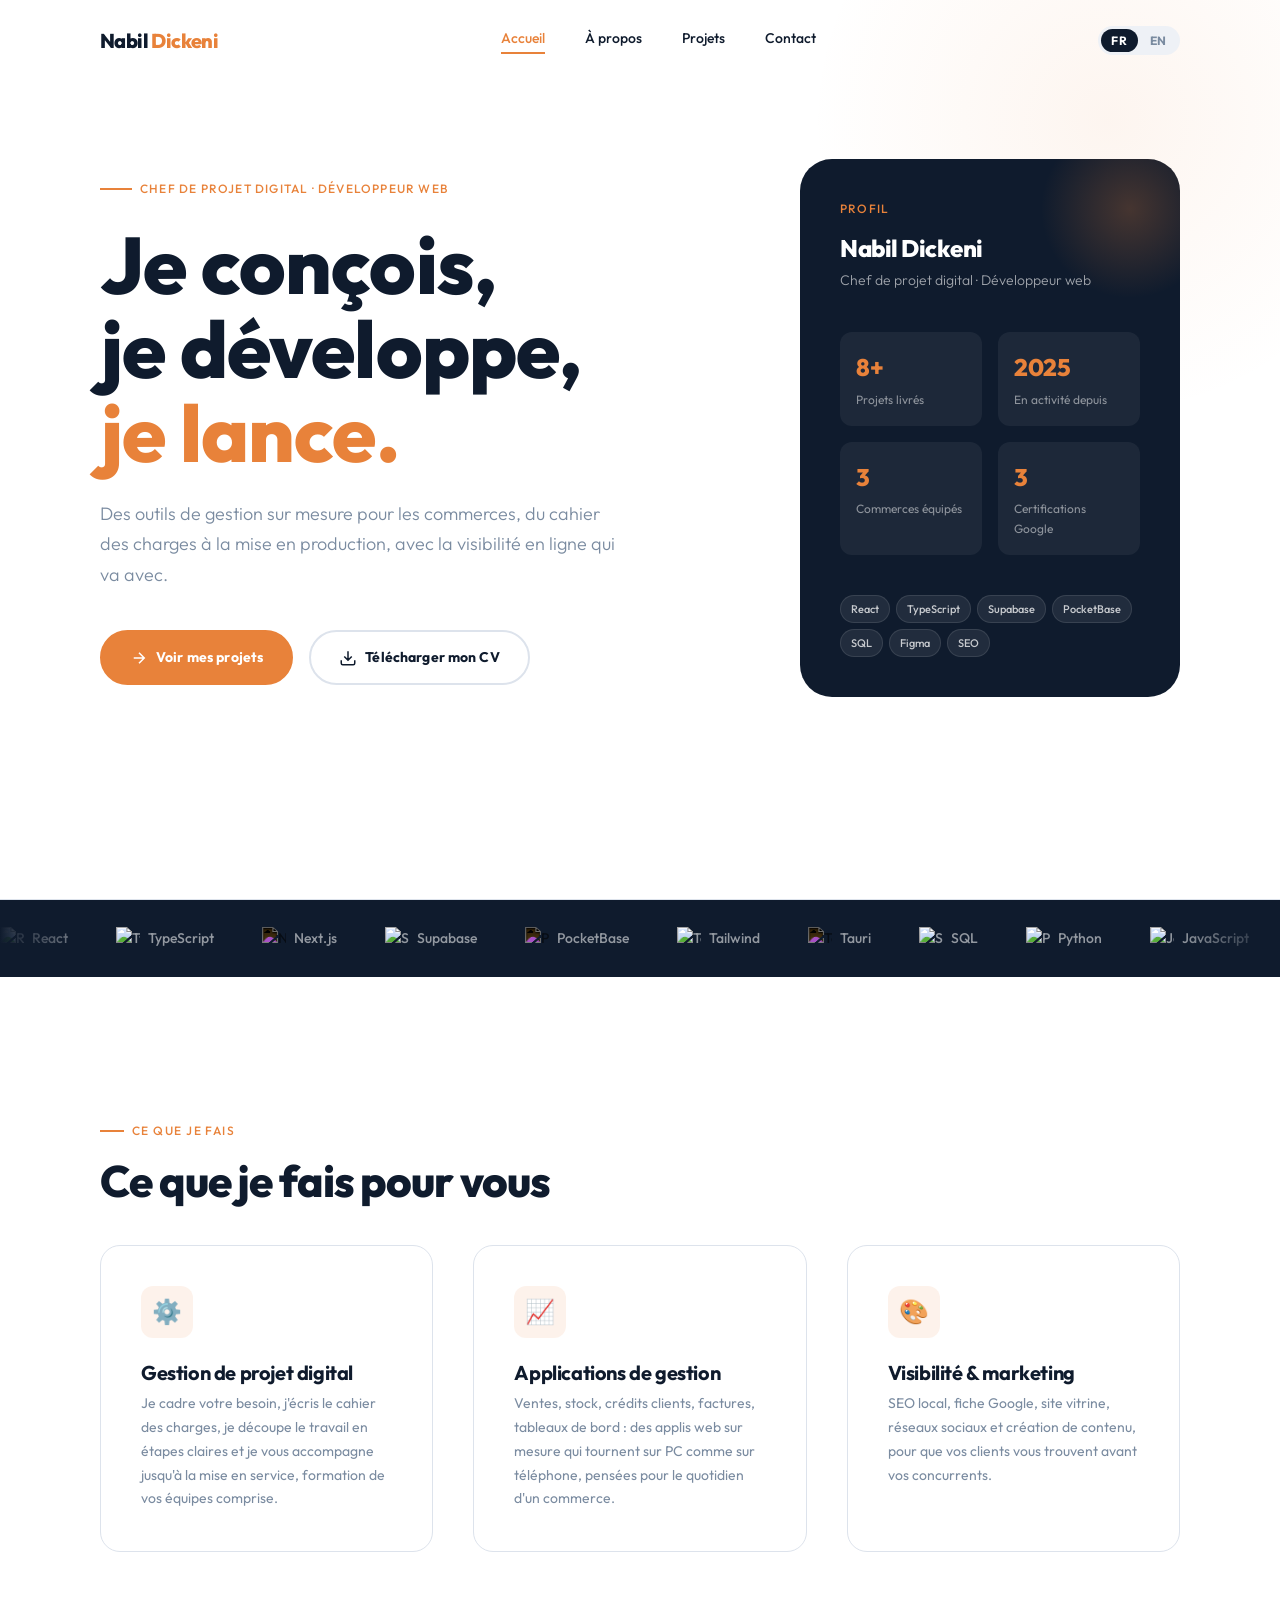
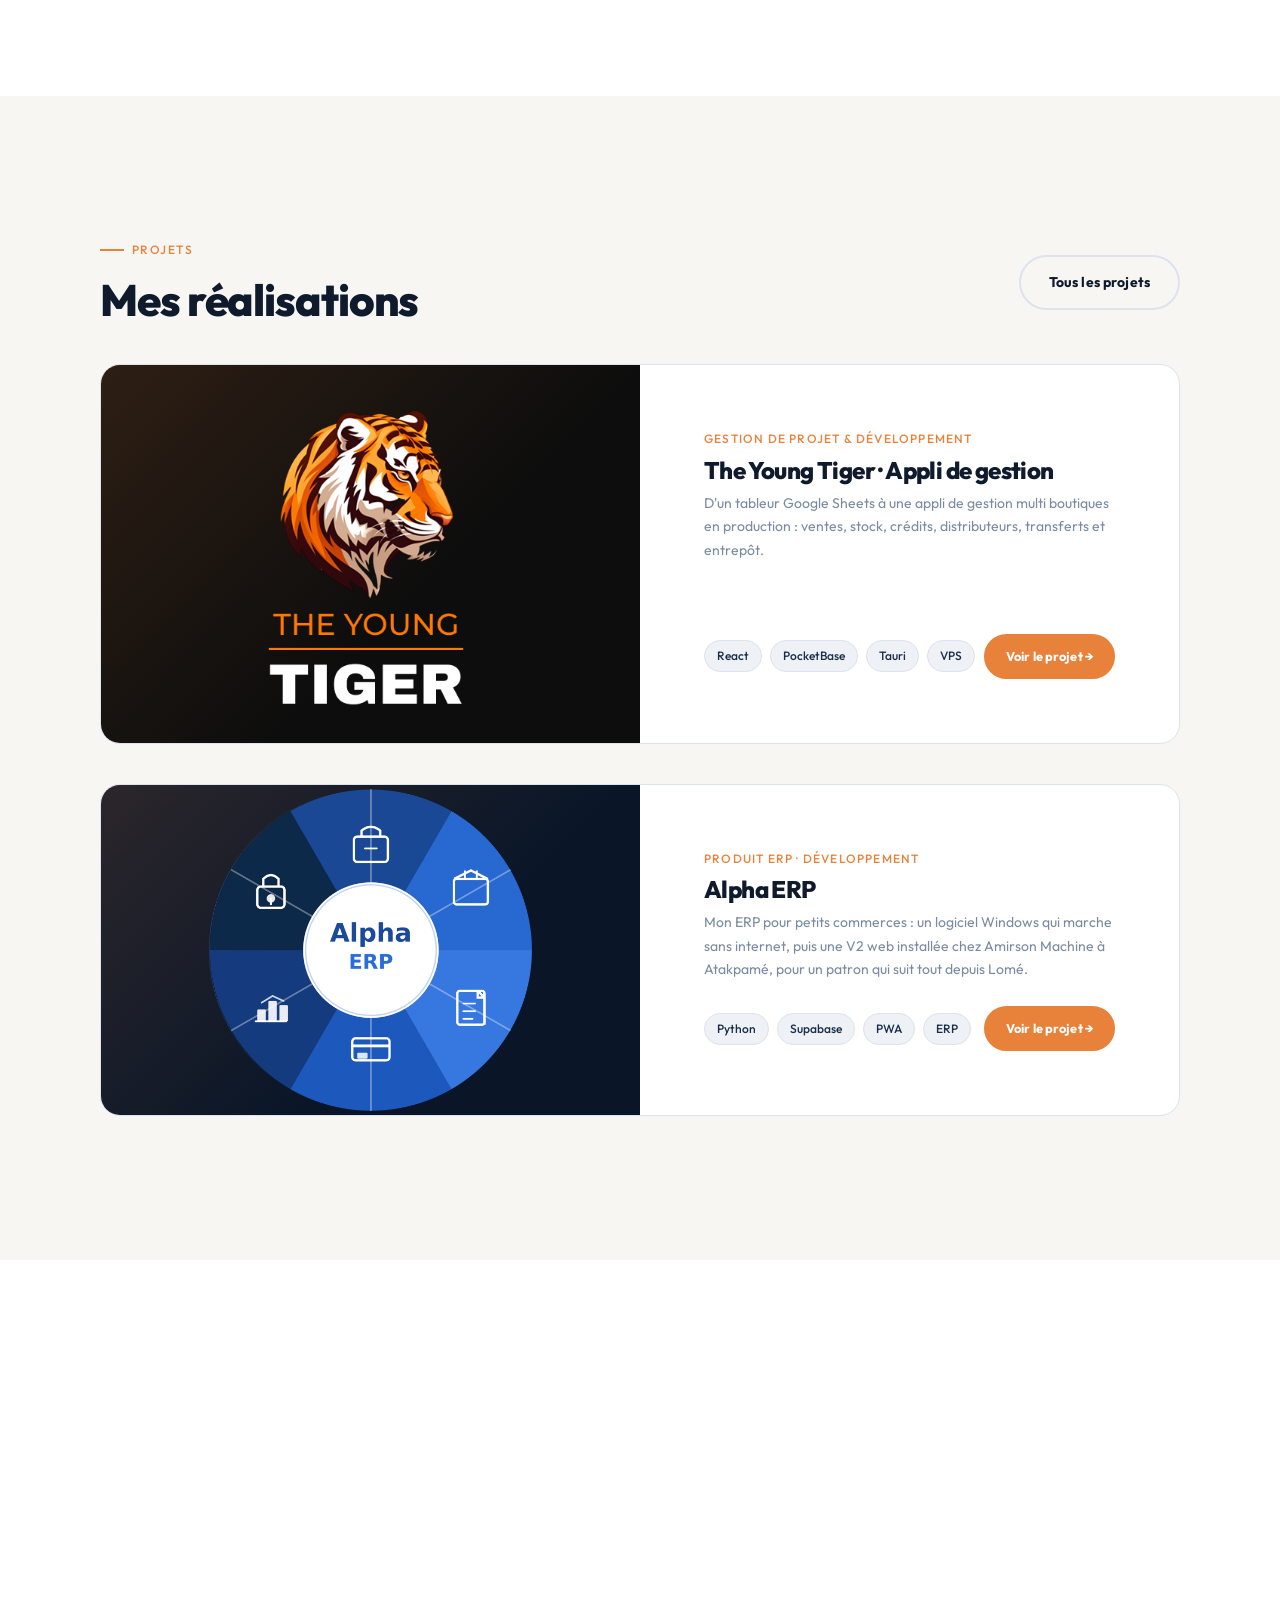
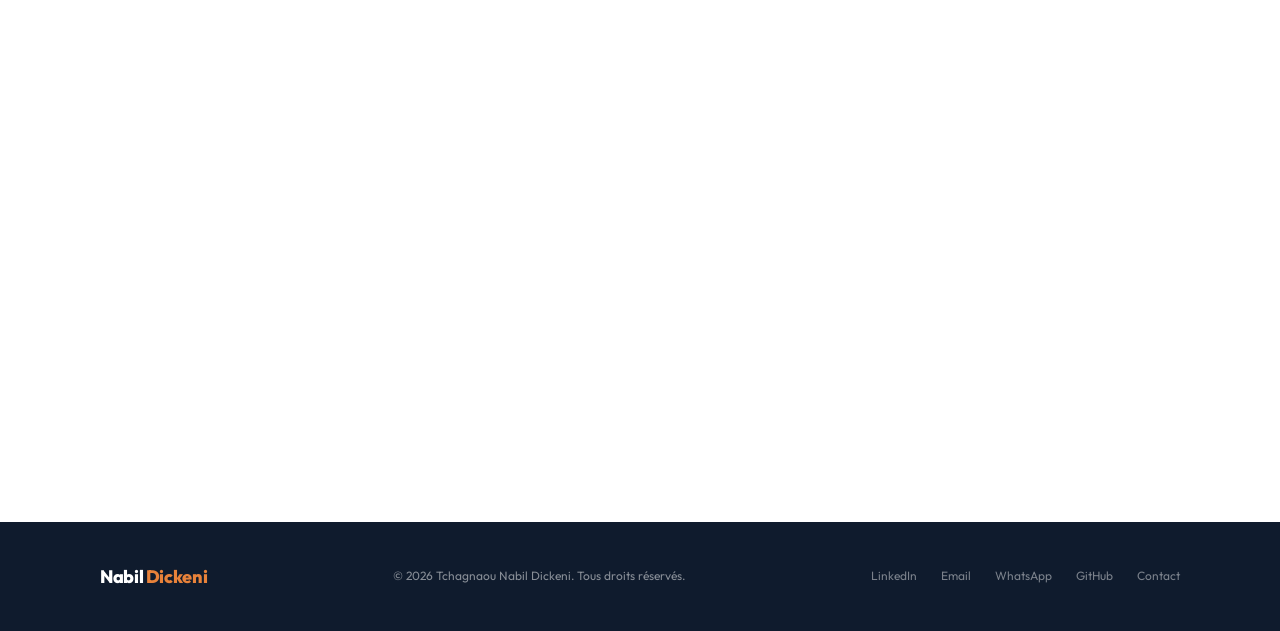
==== commit d73fd1ee: "Portfolio : nouveau positionnement, 9 fiches projets, CV à jour" ====
--- a/index.html
+++ b/index.html
@@ -3,16 +3,30 @@
 <head>
   <meta charset="UTF-8" />
   <meta name="viewport" content="width=device-width, initial-scale=1.0" />
-  <meta name="description" content="Nabil Dickeni — Digital Operations & Growth Specialist. Automatisation, stratégie digitale et web design à Lomé, Togo." />
-  <title>Nabil Dickeni — Digital Ops & Growth</title>
-
-  <!-- Fonts -->
+  <meta name="description" content="Nabil Dickeni, chef de projet digital et développeur web à Lomé, Togo. Applications de gestion sur mesure pour les commerces, sites web et visibilité en ligne." />
+  <title>Nabil Dickeni · Chef de projet digital & Développeur web</title>
+
+  <!-- Fonts & Favicon -->
   <link rel="preconnect" href="https://fonts.googleapis.com" />
   <link rel="preconnect" href="https://fonts.gstatic.com" crossorigin />
   <link href="https://fonts.googleapis.com/css2?family=Outfit:wght@300;400;500;600;700;800&display=swap" rel="stylesheet" />
+  <link rel="icon" type="image/svg+xml" href="assets/images/favicon.svg" />
 
   <!-- CSS -->
   <link rel="stylesheet" href="css/style.css" />
+
+  <!-- Umami Analytics -->
+  <script defer src="https://cloud.umami.is/script.js" data-website-id="c59a2657-5ee7-4633-a54f-4d4c6c8b1946"></script>
+
+  <!-- Microsoft Clarity -->
+  <script type="text/javascript">
+    (function(c,l,a,r,i,t,y){
+      c[a]=c[a]||function(){(c[a].q=c[a].q||[]).push(arguments)};
+      t=l.createElement(r);t.async=1;t.src="https://www.clarity.ms/tag/"+i;
+      y=l.getElementsByTagName(r)[0];y.parentNode.insertBefore(t,y);
+    })(window, document, "clarity", "script", "xlydzgfhh5");
+  </script>
+
 </head>
 <body>
 
@@ -30,7 +44,7 @@
         <a href="projects.html" class="navbar__link" data-i18n="nav_projects"></a>
         <a href="contact.html"  class="navbar__link" data-i18n="nav_contact"></a>
 
-        <!-- Switch langue (visible dans le menu mobile aussi) -->
+        <!-- Switch langue -->
         <div class="lang-switch" role="group" aria-label="Choix de langue">
           <button class="lang-btn" data-lang="fr" aria-label="Français">FR</button>
           <button class="lang-btn" data-lang="en" aria-label="English">EN</button>
@@ -60,7 +74,7 @@
       <div class="container">
         <div class="hero__inner">
 
-          <!-- Texte gauche -->
+          <!-- Texte de presentation -->
           <div class="hero__content">
             <p class="hero__eyebrow reveal" data-i18n="hero_eyebrow"></p>
 
@@ -79,7 +93,7 @@
                 </svg>
                 <span data-i18n="hero_btn_projects"></span>
               </a>
-              <a href="assets/cv/CV_Nabil_Dickeni.pdf" class="btn btn--outline" download>
+              <a href="assets/cv/CV_Nabil_Dickeni.pdf" class="btn btn--outline" download onclick="umami.track('cv-download')">
                 <svg viewBox="0 0 24 24" fill="none" stroke="currentColor" stroke-width="2" aria-hidden="true">
                   <path d="M21 15v4a2 2 0 01-2 2H5a2 2 0 01-2-2v-4M7 10l5 5 5-5M12 15V3"/>
                 </svg>
@@ -114,13 +128,13 @@
             </div>
 
             <div class="hero__card-tools">
-              <span class="hero__tool">Python</span>
-              <span class="hero__tool">n8n</span>
+              <span class="hero__tool">React</span>
+              <span class="hero__tool">TypeScript</span>
+              <span class="hero__tool">Supabase</span>
+              <span class="hero__tool">PocketBase</span>
               <span class="hero__tool">SQL</span>
               <span class="hero__tool">Figma</span>
               <span class="hero__tool">SEO</span>
-              <span class="hero__tool">Apps Script</span>
-              <span class="hero__tool">WordPress</span>
             </div>
           </aside>
 
@@ -132,48 +146,26 @@
     <!-- ===== SCROLL OUTILS ===== -->
     <div class="tools-scroll" aria-hidden="true">
       <div class="tools-track">
-  
-  <span class="tool-item">
-    <img src="https://cdn.jsdelivr.net/gh/devicons/devicon/icons/python/python-original.svg" width="24" height="24" alt="Python" />Python</span>
- 
-  <span class="tool-item">
-    <img src="https://cdn.jsdelivr.net/gh/devicons/devicon/icons/figma/figma-original.svg" width="24" height="24" alt="Figma" />Figma</span>
-
-  <span class="tool-item">
-    <img src="https://cdn.jsdelivr.net/gh/devicons/devicon/icons/canva/canva-original.svg" width="24" height="24" alt="Canva" />Canva</span>
-
-  <span class="tool-item">
-    <img src="https://cdn.jsdelivr.net/gh/devicons/devicon/icons/javascript/javascript-original.svg" width="24" height="24" alt="JavaScript" />JavaScript</span>
-
-  <span class="tool-item">
-    <img src="https://cdn.jsdelivr.net/gh/devicons/devicon/icons/html5/html5-original.svg" width="24" height="24" alt="HTML/CSS" />HTML / CSS</span>
- 
-  <span class="tool-item">
-    <img src="https://cdn.jsdelivr.net/gh/devicons/devicon/icons/mysql/mysql-original.svg" width="24" height="24" alt="SQL" />SQL</span>
-  
-  <span class="tool-item">
-    <img src="https://www.gstatic.com/images/branding/product/1x/sheets_2020q4_48dp.png" width="24" height="24" alt="Google Sheets" />Google Sheets</span>
-
-  <span class="tool-item">
-    <img src="https://cdn.jsdelivr.net/gh/devicons/devicon/icons/wordpress/wordpress-plain.svg" width="24" height="24" alt="WordPress" style="filter: invert(1);" />WordPress</span>
-
-  <span class="tool-item">
-    <img src="https://cdn.jsdelivr.net/gh/devicons/devicon/icons/netlify/netlify-original.svg" width="24" height="24" alt="Netlify" />Netlify</span>
- 
-  <span class="tool-item">
-    <span style="font-size:1.1rem;font-weight:700;color:#e8823a;">n8n</span>n8n</span>
- 
-  <span class="tool-item">
-    <img src="https://www.gstatic.com/images/branding/product/1x/apps_script_48dp.png" width="24" height="24" alt="Apps Script" />Apps Script</span>
-
-  <span class="tool-item"><span style="font-size:1rem;font-weight:800;color:#fff;">Wix</span>Wix</span>
-
-  <span class="tool-item"><span style="font-size:1.1rem;">🎬</span>CapCut</span>
-
-  <span class="tool-item"><span style="font-size:1.1rem;">🔍</span>SEO</span>
-  
-  <span class="tool-item">
-    <img src="https://cdn.jsdelivr.net/gh/simple-icons/simple-icons/icons/openai.svg" width="24" height="24" alt="OpenAI" style="filter: invert(1);" />OpenAI</span>
+        <span class="tool-item"><img src="https://cdn.jsdelivr.net/gh/devicons/devicon/icons/react/react-original.svg" width="24" height="24" alt="React" />React</span>
+        <span class="tool-item"><img src="https://cdn.jsdelivr.net/gh/devicons/devicon/icons/typescript/typescript-original.svg" width="24" height="24" alt="TypeScript" />TypeScript</span>
+        <span class="tool-item"><img src="https://cdn.jsdelivr.net/gh/devicons/devicon/icons/nextjs/nextjs-original.svg" width="24" height="24" alt="Next.js" style="filter: invert(1);" />Next.js</span>
+        <span class="tool-item"><img src="https://cdn.jsdelivr.net/gh/devicons/devicon/icons/supabase/supabase-original.svg" width="24" height="24" alt="Supabase" />Supabase</span>
+        <span class="tool-item"><img src="https://cdn.jsdelivr.net/gh/simple-icons/simple-icons/icons/pocketbase.svg" width="24" height="24" alt="PocketBase" style="filter: invert(1);" />PocketBase</span>
+        <span class="tool-item"><img src="https://cdn.jsdelivr.net/gh/devicons/devicon/icons/tailwindcss/tailwindcss-original.svg" width="24" height="24" alt="Tailwind" />Tailwind</span>
+        <span class="tool-item"><img src="https://cdn.jsdelivr.net/gh/simple-icons/simple-icons/icons/tauri.svg" width="24" height="24" alt="Tauri" style="filter: invert(1);" />Tauri</span>
+        <span class="tool-item"><img src="https://cdn.jsdelivr.net/gh/devicons/devicon/icons/postgresql/postgresql-original.svg" width="24" height="24" alt="SQL" />SQL</span>
+        <span class="tool-item"><img src="https://cdn.jsdelivr.net/gh/devicons/devicon/icons/python/python-original.svg" width="24" height="24" alt="Python" />Python</span>
+        <span class="tool-item"><img src="https://cdn.jsdelivr.net/gh/devicons/devicon/icons/javascript/javascript-original.svg" width="24" height="24" alt="JavaScript" />JavaScript</span>
+        <span class="tool-item"><img src="https://cdn.jsdelivr.net/gh/devicons/devicon/icons/html5/html5-original.svg" width="24" height="24" alt="HTML / CSS" />HTML / CSS</span>
+        <span class="tool-item"><img src="https://cdn.jsdelivr.net/gh/devicons/devicon/icons/github/github-original.svg" width="24" height="24" alt="GitHub" style="filter: invert(1);" />GitHub</span>
+        <span class="tool-item"><img src="https://cdn.jsdelivr.net/gh/devicons/devicon/icons/vercel/vercel-original.svg" width="24" height="24" alt="Vercel" style="filter: invert(1);" />Vercel</span>
+        <span class="tool-item"><img src="https://cdn.jsdelivr.net/gh/devicons/devicon/icons/netlify/netlify-original.svg" width="24" height="24" alt="Netlify" />Netlify</span>
+        <span class="tool-item"><img src="https://www.gstatic.com/images/branding/product/1x/apps_script_48dp.png" width="24" height="24" alt="Apps Script" />Apps Script</span>
+        <span class="tool-item"><img src="https://www.gstatic.com/images/branding/product/1x/sheets_2020q4_48dp.png" width="24" height="24" alt="Google Sheets" />Google Sheets</span>
+        <span class="tool-item"><img src="https://cdn.jsdelivr.net/gh/devicons/devicon/icons/figma/figma-original.svg" width="24" height="24" alt="Figma" />Figma</span>
+        <span class="tool-item"><img src="https://cdn.jsdelivr.net/gh/devicons/devicon/icons/canva/canva-original.svg" width="24" height="24" alt="Canva" />Canva</span>
+        <span class="tool-item"><span style="font-size:1.1rem;">🎬</span>CapCut</span>
+        <span class="tool-item"><span style="font-size:1.1rem;">🔍</span>SEO</span>
       </div>
     </div>
 
@@ -224,8 +216,34 @@
 
         <div class="projects-grid">
 
+    <!-- The Young Tiger -->
+      <article class="project-card project-card--featured reveal">
+        <div class="project-card__thumb" style="background:#0d0d0d; min-height:280px;">
+          <img src="assets/images/young-tiger.png" 
+              alt="The Young Tiger" 
+              style="width:70%; height:100%; object-fit:contain; position:relative; z-index:1;" />
+        </div>
+        <div class="project-card__body">
+          <p class="project-card__cat" data-i18n="proj_tiger_cat"></p>
+          <h2 class="project-card__title" data-i18n="proj_tiger_title"></h2>
+          <p class="project-card__desc" data-i18n="proj_tiger_desc"></p>
+          <div class="project-card__footer">
+            <div class="tags-list">
+              <span class="tag">React</span>
+              <span class="tag">PocketBase</span>
+              <span class="tag">Tauri</span>
+              <span class="tag">VPS</span>
+            </div>
+            <a href="project-tiger.html" class="btn btn--primary" 
+              style="padding:10px 20px;font-size:0.8rem;" 
+              data-i18n="project_view"></a>
+          </div>
+        </div>
+      </article>
+
+
     <!-- ERP Alpha — Featured -->
-      <article class="project-card project-card--featured reveal">
+      <article class="project-card project-card--featured reveal reveal-delay-1">
         <div class="project-card__thumb" style="background:#0a1628;">
           <img src="assets/images/alpha-erp.png" 
               alt="Alpha ERP" 
@@ -237,37 +255,12 @@
           <p class="project-card__desc" data-i18n="proj_erp_desc"></p>
           <div class="project-card__footer">
             <div class="tags-list">
-              <span class="tag">Python</span>
-              <span class="tag">Google Sheets</span>
-              <span class="tag">Automation</span>
+                  <span class="tag">Python</span>
+                  <span class="tag">Supabase</span>
+                  <span class="tag">PWA</span>
+                  <span class="tag">ERP</span>
             </div>
             <a href="project-erp.html" class="btn btn--primary" 
-              style="padding:10px 20px;font-size:0.8rem;" 
-              data-i18n="project_view"></a>
-          </div>
-        </div>
-      </article>
-
-
-    <!-- The Young Tiger -->
-      <article class="project-card reveal reveal-delay-1" 
-              style="grid-column: 1 / -1; display:grid; grid-template-columns:1fr 1fr;">
-        <div class="project-card__thumb" style="background:#0d0d0d; min-height:280px;">
-          <img src="assets/images/young-tiger.png" 
-              alt="The Young Tiger" 
-              style="width:70%; height:100%; object-fit:contain; position:relative; z-index:1;" />
-        </div>
-        <div class="project-card__body" style="padding:var(--space-xl); display:flex; flex-direction:column; justify-content:center;">
-          <p class="project-card__cat" data-i18n="proj_tiger_cat"></p>
-          <h2 class="project-card__title" data-i18n="proj_tiger_title"></h2>
-          <p class="project-card__desc" data-i18n="proj_tiger_desc"></p>
-          <div class="project-card__footer">
-            <div class="tags-list">
-              <span class="tag">Branding</span>
-              <span class="tag">SEO Local</span>
-              <span class="tag">IT</span>
-            </div>
-            <a href="project-tiger.html" class="btn btn--primary" 
               style="padding:10px 20px;font-size:0.8rem;" 
               data-i18n="project_view"></a>
           </div>
@@ -297,11 +290,12 @@
   <!-- ===== FOOTER ===== -->
   <footer class="footer" role="contentinfo">
     <div class="container footer__inner">
-      <a href="index.html" class="footer__logo"><a href="index.html" class="footer__logo">Nabil <span>Dickeni</span></a> 
+      <a href="index.html" class="footer__logo">Nabil <span>Dickeni</span></a> 
       <p class="footer__copy" data-i18n="footer_copy"></p>
       <nav class="footer__links" aria-label="Liens réseaux sociaux">
         <a href="https://www.linkedin.com/in/nabil-dickeni" class="footer__link" target="_blank" rel="noopener noreferrer">LinkedIn</a>
         <a href="mailto:dickenitchagnaou@gmail.com" class="footer__link">Email</a>
+        <a href="https://wa.me/22897113438" class="footer__link" target="_blank" rel="noopener noreferrer">WhatsApp</a>
         <a href="https://github.com/Biloumbil" class="footer__link" target="_blank" rel="noopener noreferrer">GitHub</a>
         <a href="contact.html" class="footer__link" data-i18n="nav_contact"></a>
       </nav>
@@ -309,6 +303,7 @@
   </footer>
 
   <!-- JS -->
+  <script src="js/lang/translations.js"></script>
   <script src="js/main.js"></script>
   <script src="js/lightbox.js"></script>
 
--- a/css/style.css
+++ b/css/style.css
@@ -1,8 +1,3 @@
-/* ============================================
-   PORTFOLIO NABIL DICKENI — style.css
-   Direction : Éditorial moderne, bold & clean
-   ============================================ */
-
 /* --- Google Fonts --- */
 @import url('https://fonts.googleapis.com/css2?family=Outfit:wght@300;400;500;600;700;800&display=swap');
 
@@ -1602,3 +1597,21 @@
   .btn { width: 100%; justify-content: center; }
   .project-gallery { grid-template-columns: 1fr; }
 }
+
+/* Grilles en ligne : une seule colonne sur mobile */
+@media (max-width: 900px) {
+  .layout-split { grid-template-columns: 1fr !important; gap: var(--space-lg) !important; }
+  .layout-split > aside { position: static !important; }
+  .about-hero { padding-bottom: calc(var(--space-2xl) + 40px); }
+  .about-hero::before { height: 50px; }
+}
+
+/* Barre de navigation lisible sur les en-têtes sombres (À propos, fiches projets) */
+.navbar--on-dark:not(.scrolled) .navbar__logo,
+.navbar--on-dark:not(.scrolled) .navbar__link { color: #fff; }
+.navbar--on-dark:not(.scrolled) .navbar__burger span { background: #fff; }
+.navbar--on-dark:not(.scrolled) .navbar__nav.open .navbar__link { color: var(--clr-dark); }
+.navbar--on-dark:not(.scrolled):has(.navbar__nav.open) .navbar__logo { color: var(--clr-dark); }
+.navbar--on-dark:not(.scrolled):has(.navbar__nav.open) .navbar__burger span { background: var(--clr-dark); }
+/* Le bouton menu reste visible au-dessus du menu ouvert, pour pouvoir le fermer */
+.navbar__burger { position: relative; z-index: 1001; }
